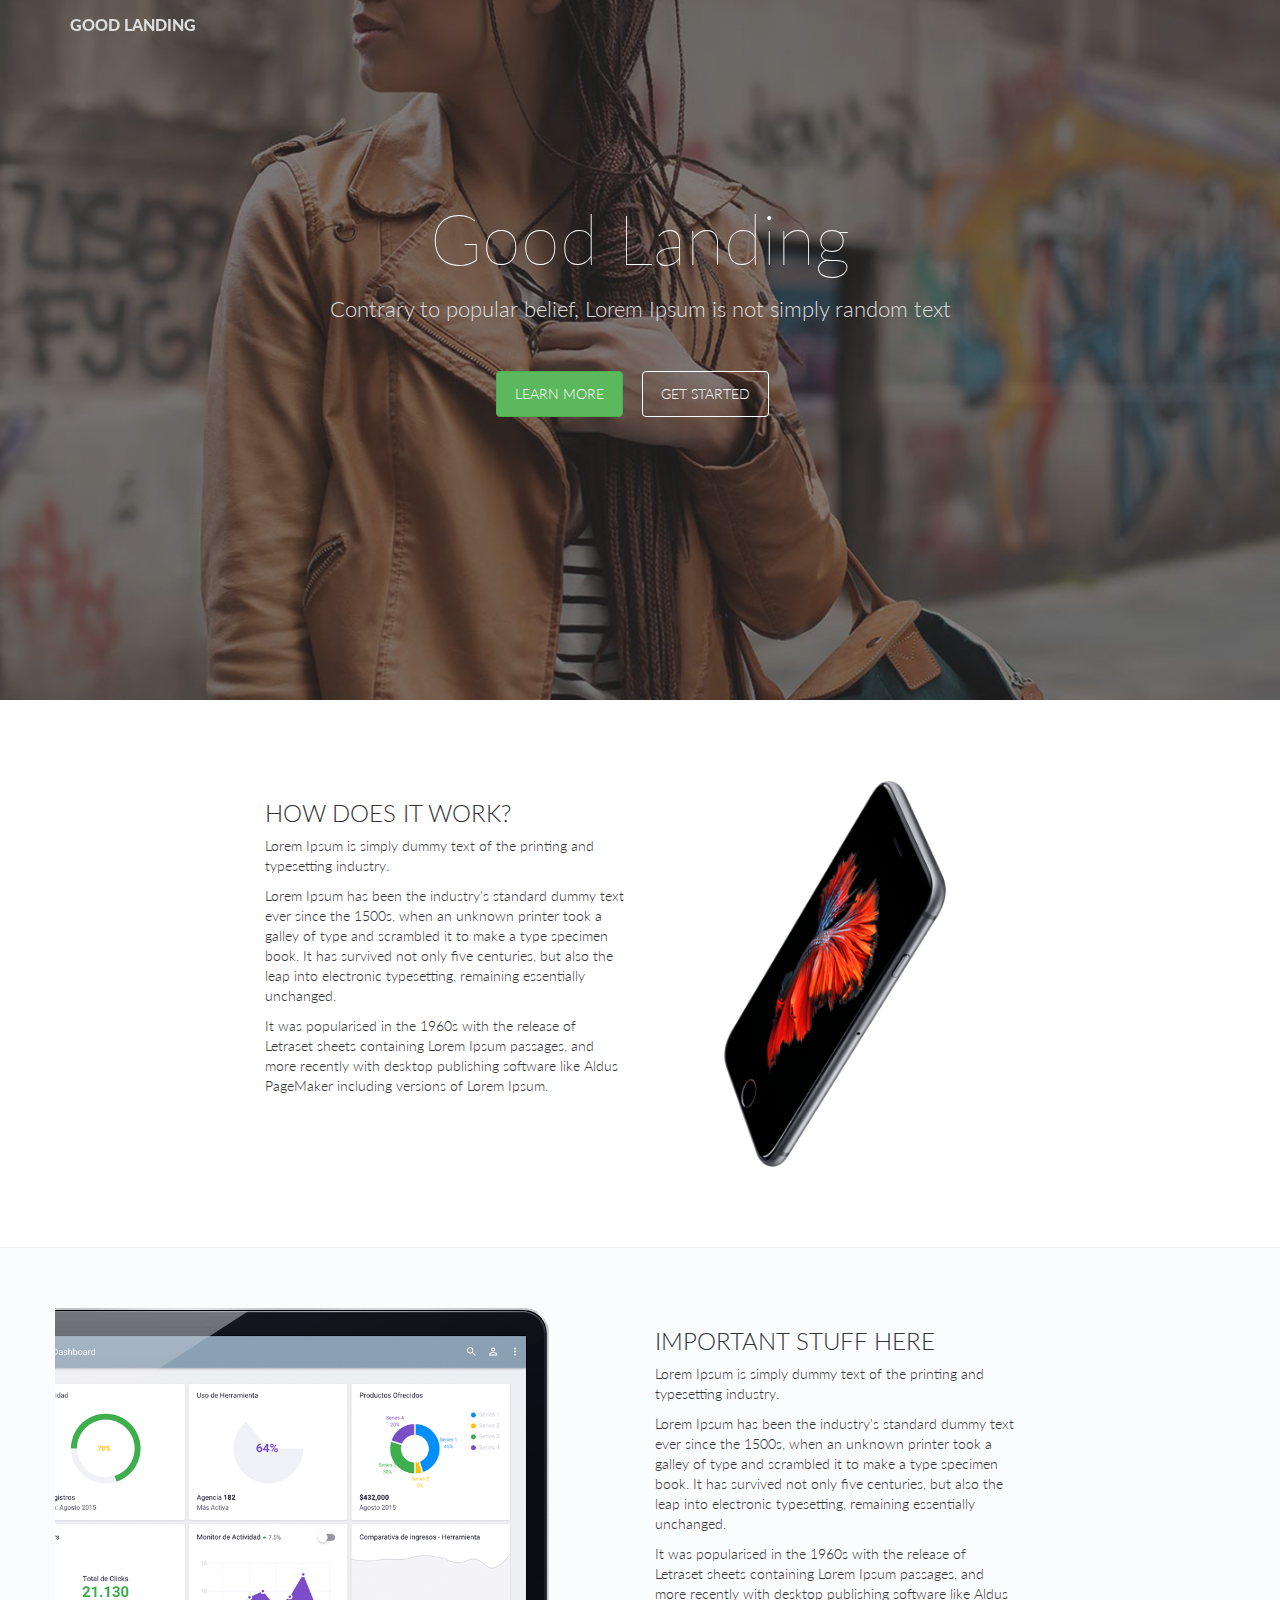
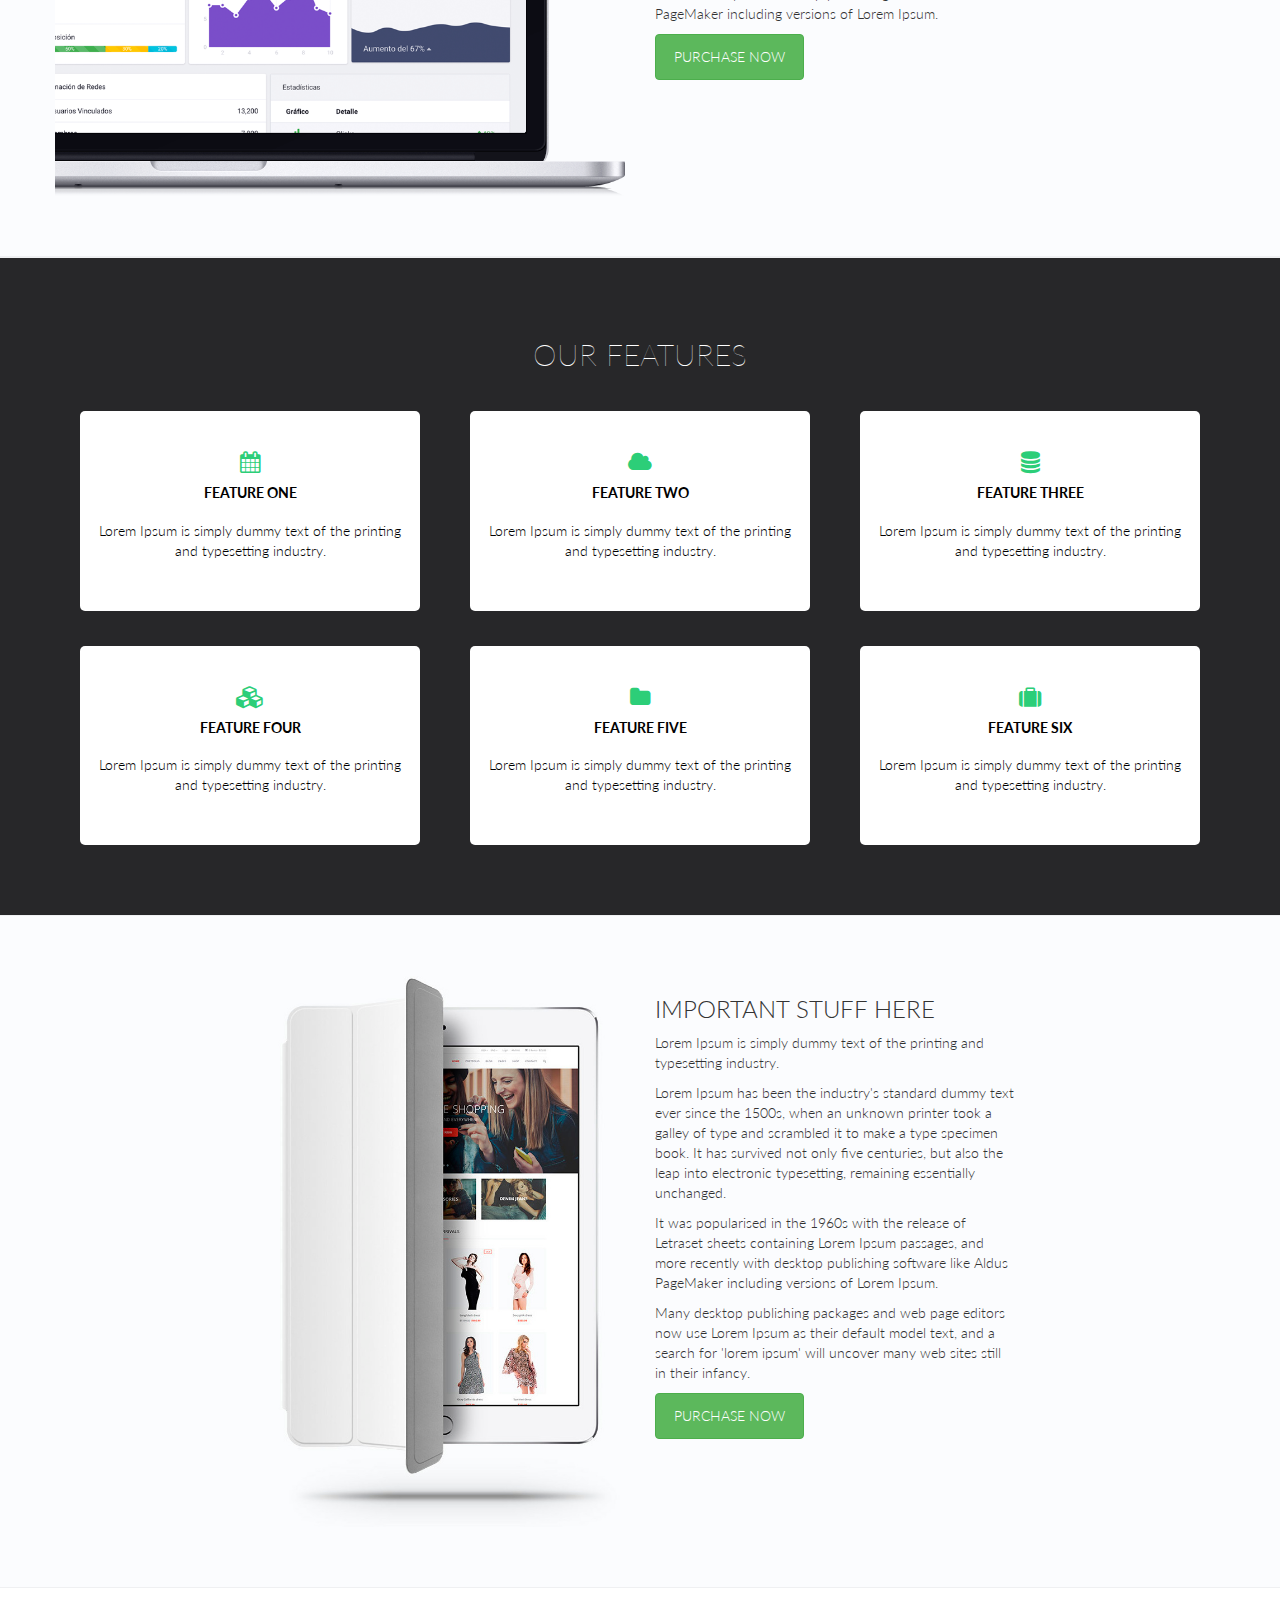
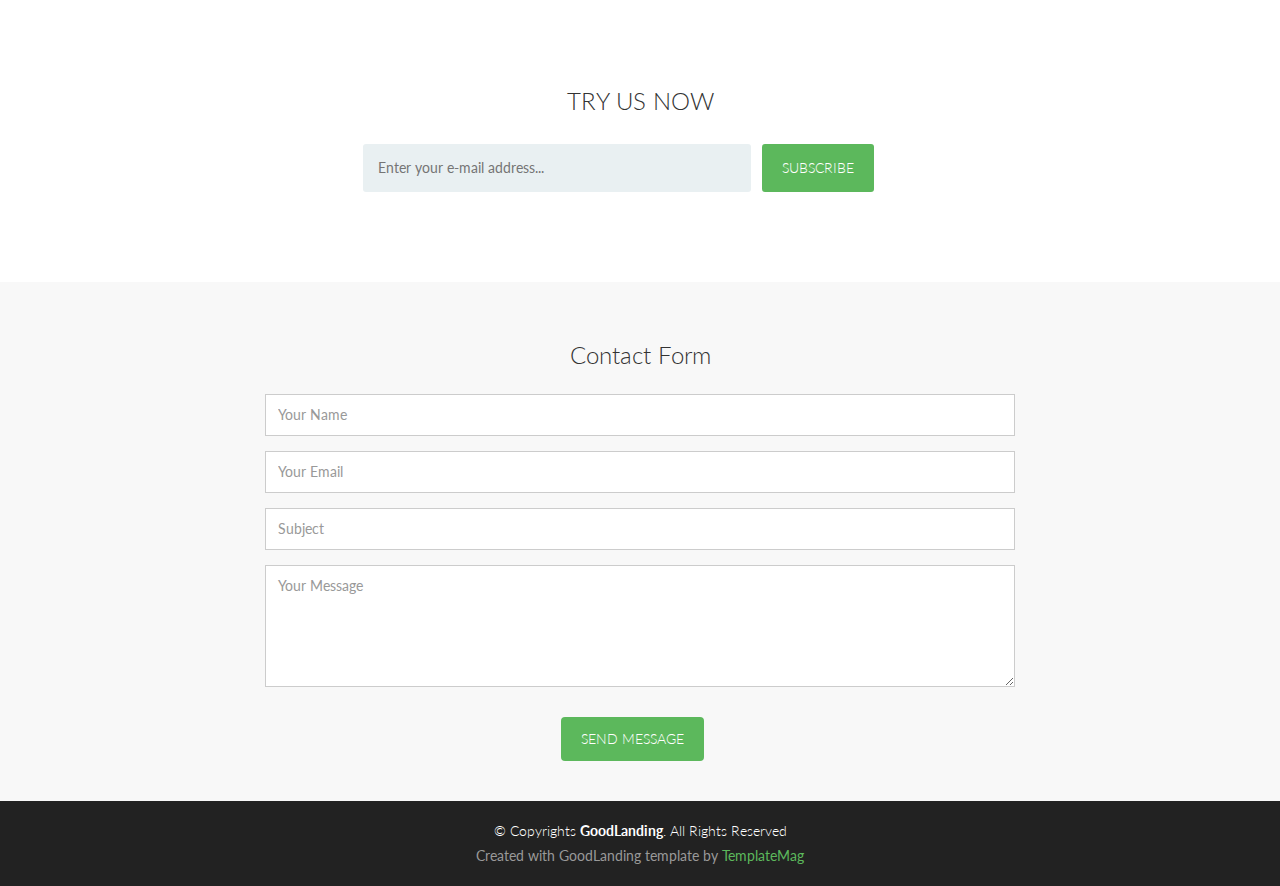
==== index.html @ 3b66a93b "moved all files" ====
<!DOCTYPE html>
<html lang="en">
<head>
  <meta charset="utf-8">
  <title>Goodlanding Bootstrap Landing Template</title>
  <meta content="width=device-width, initial-scale=1.0" name="viewport">
  <meta content="" name="keywords">
  <meta content="" name="description">

  <!-- Favicons -->
  <link href="img/favicon.png" rel="icon">
  <link href="img/apple-touch-icon.png" rel="apple-touch-icon">

  <!-- Google Fonts -->
  <link href="https://fonts.googleapis.com/css?family=Lato:400,300,900,100,700" rel="stylesheet">

  <!-- Bootstrap CSS File -->
  <link href="lib/bootstrap/css/bootstrap.min.css" rel="stylesheet">

  <!-- Libraries CSS Files -->
  <link href="lib/font-awesome/css/font-awesome.min.css" rel="stylesheet">

  <!-- Main Stylesheet File -->
  <link href="css/style.css" rel="stylesheet">

  <!-- =======================================================
    Template Name: GoodLanding
    Template URL: https://templatemag.com/goodlanding-bootstrap-landing-template/
    Author: TemplateMag.com
    License: https://templatemag.com/license/
  ======================================================= -->
</head>

<body>

  <nav class="navbar navbar-inverse navbar-fixed-top">
    <div class="container">
      <div class="navbar-header">
        <a class="navbar-brand" href="#">GOOD LANDING</a>
      </div>
      <div id="navbar" class="collapse navbar-collapse">
        <ul class="nav navbar-nav">

        </ul>
      </div>
      <!--/.nav-collapse -->
    </div>
  </nav>
  <div id="headerwrap">
    <div class="container">
      <div class="row">
        <h1>Good Landing</h1>
        <h2>Contrary to popular belief, Lorem Ipsum is not simply random text</h2>
        <br/><br/>
        <a href="#" class="btn btn-success">LEARN MORE</a>
        <a href="#" class="btn btn-transparent">GET STARTED</a>

      </div>
    </div>
    <!-- /.container -->
  </div>
  <div class="container">
    <div class="row mt-row">
      <div class="col-md-4 col-md-offset-2">
        <h3>HOW DOES IT WORK?</h3>
        <p>Lorem Ipsum is simply dummy text of the printing and typesetting industry.</p>
        <p>Lorem Ipsum has been the industry's standard dummy text ever since the 1500s, when an unknown printer took a galley of type and scrambled it to make a type specimen book. It has survived not only five centuries, but also the leap into electronic
          typesetting, remaining essentially unchanged.</p>
        <p>It was popularised in the 1960s with the release of Letraset sheets containing Lorem Ipsum passages, and more recently with desktop publishing software like Aldus PageMaker including versions of Lorem Ipsum.</p>
      </div>

      <div class="col-md-4">
        <img class="img-responsive" src="img/iphones.png">
      </div>

    </div>
  </div>
  <!--Container-->
  <div id="gwrap">
    <div class="container">
      <div class="row">
        <div class="col-md-6 mac">
          <img src="img/mac.png" class="img-responsive">
        </div>
        <div class="col-md-4">
          <h3>IMPORTANT STUFF HERE</h3>
          <p>Lorem Ipsum is simply dummy text of the printing and typesetting industry.</p>
          <p>Lorem Ipsum has been the industry's standard dummy text ever since the 1500s, when an unknown printer took a galley of type and scrambled it to make a type specimen book. It has survived not only five centuries, but also the leap into electronic
            typesetting, remaining essentially unchanged.</p>
          <p>It was popularised in the 1960s with the release of Letraset sheets containing Lorem Ipsum passages, and more recently with desktop publishing software like Aldus PageMaker including versions of Lorem Ipsum.</p>
          <p><a href="#" class="btn btn-success">PURCHASE NOW</a></p>
        </div>

      </div>
    </div>
  </div>

  <div id="blackwrap">
    <div class="container">
      <div class="row">
        <h2>OUR FEATURES</h2>
        <div class="col-md-4">
          <div class="block">
            <span class="fa fa-calendar"></span>
            <h4>Feature one</h4>
            <p>Lorem Ipsum is simply dummy text of the printing and typesetting industry.</p>
          </div>
        </div>
        <div class="col-md-4">
          <div class="block">
            <span class="fa fa-cloud"></span>
            <h4>Feature two</h4>
            <p>Lorem Ipsum is simply dummy text of the printing and typesetting industry.</p>
          </div>
        </div>
        <div class="col-md-4">
          <div class="block">
            <span class="fa fa-database"></span>
            <h4>Feature three</h4>
            <p>Lorem Ipsum is simply dummy text of the printing and typesetting industry.</p>
          </div>
        </div>
      </div>
      <div class="row" style="margin-top:15px">
        <div class="col-md-4">
          <div class="block">
            <span class="fa fa-cubes"></span>
            <h4>Feature four</h4>
            <p>Lorem Ipsum is simply dummy text of the printing and typesetting industry.</p>
          </div>
        </div>
        <div class="col-md-4">
          <div class="block">
            <span class="fa fa-folder"></span>
            <h4>Feature five</h4>
            <p>Lorem Ipsum is simply dummy text of the printing and typesetting industry.</p>
          </div>
        </div>
        <div class="col-md-4">
          <div class="block">
            <span class="fa fa-suitcase"></span>
            <h4>Feature six</h4>
            <p>Lorem Ipsum is simply dummy text of the printing and typesetting industry.</p>
          </div>
        </div>
      </div>
    </div>
  </div>

  <div id="gwrap">
    <div class="container">
      <div class="row">
        <div class="col-md-4 col-md-offset-2">
          <img class="img-responsive" src="img/ipad.jpg">
        </div>
        <div class="col-md-4">
          <h3>IMPORTANT STUFF HERE</h3>
          <p>Lorem Ipsum is simply dummy text of the printing and typesetting industry.</p>
          <p>Lorem Ipsum has been the industry's standard dummy text ever since the 1500s, when an unknown printer took a galley of type and scrambled it to make a type specimen book. It has survived not only five centuries, but also the leap into electronic
            typesetting, remaining essentially unchanged.</p>
          <p>It was popularised in the 1960s with the release of Letraset sheets containing Lorem Ipsum passages, and more recently with desktop publishing software like Aldus PageMaker including versions of Lorem Ipsum.</p>
          <p>Many desktop publishing packages and web page editors now use Lorem Ipsum as their default model text, and a search for 'lorem ipsum' will uncover many web sites still in their infancy.</p>
          <p><a href="#" class="btn btn-success">PURCHASE NOW</a></p>
        </div>
      </div>
    </div>
  </div>

  <div class="container">
    <div class="row mt-row">
      <h3 style="text-align:center">TRY US NOW</h3>
      <br/>
      <div class="col-md-6 col-md-offset-3">
        <form role="form" action="register.php" method="post" enctype="plain">
          <input type="email" name="email" class="subscribe-input" placeholder="Enter your e-mail address..." required>
          <button class='btn btn-submit subscribe-submit' type="submit">Subscribe</button>
        </form>

      </div>
    </div>
  </div>

  <div id="contact">
    <div class="container">
      <div class="row">
        <div class="col-md-8 col-md-offset-2">
          <h3>Contact Form</h3>
          <form class="contact-form php-mail-form" role="form" action="contactform/contactform.php" method="POST">

            <div class="form-group">
              <input type="name" name="name" class="form-control" id="contact-name" placeholder="Your Name" data-rule="minlen:4" data-msg="Please enter at least 4 chars" >
              <div class="validate"></div>
            </div>
            <div class="form-group">
              <input type="email" name="email" class="form-control" id="contact-email" placeholder="Your Email" data-rule="email" data-msg="Please enter a valid email">
              <div class="validate"></div>
            </div>
            <div class="form-group">
              <input type="text" name="subject" class="form-control" id="contact-subject" placeholder="Subject" data-rule="minlen:4" data-msg="Please enter at least 8 chars of subject">
              <div class="validate"></div>
            </div>

            <div class="form-group">
              <textarea class="form-control" name="message" id="contact-message" placeholder="Your Message" rows="5" data-rule="required" data-msg="Please write something for us"></textarea>
              <div class="validate"></div>
            </div>

            <div class="loading"></div>
            <div class="error-message"></div>
            <div class="sent-message">Your message has been sent. Thank you!</div>

            <div class="form-send">
              <button type="submit" class="btn btn-large">Send Message</button>
            </div>

          </form>

        </div>
      </div>
    </div>
  </div>
  <!-- / contact -->

  <div id="copyrights">
    <div class="container">
      <p>
        &copy; Copyrights <strong>GoodLanding</strong>. All Rights Reserved
      </p>
      <div class="credits">
        <!--
          You are NOT allowed to delete the credit link to TemplateMag with free version.
          You can delete the credit link only if you bought the pro version.
          Buy the pro version with working PHP/AJAX contact form: https://templatemag.com/goodlanding-bootstrap-landing-template/
          Licensing information: https://templatemag.com/license/
        -->
        Created with GoodLanding template by <a href="https://templatemag.com/">TemplateMag</a>
      </div>
    </div>
  </div>
  <!-- / copyrights -->

  <!-- JavaScript Libraries -->
  <script src="lib/jquery/jquery.min.js"></script>
  <script src="lib/bootstrap/js/bootstrap.min.js"></script>
  <script src="lib/php-mail-form/validate.js"></script>

  <!-- Template Main Javascript File -->
  <script src="js/main.js"></script>

</body>
</html>
---- css/style.css ----
/**
* Template Name: GoodLanding
* Template URL: https://templatemag.com/goodlanding-bootstrap-landing-template/
* Author: TemplateMag.com
* License: https://templatemag.com/license/
*/

body {
  font-family: 'Lato', sans-serif;
  background-color: #fff;

}

.navbar-brand {
	font-weight: 900;
	text-transform: uppercase;
	font-size: 16px;
	color: white;
}

.navbar-inverse .navbar-brand {
    color: #ddd;
}

.navbar-inverse {
	background-color: transparent;
	border: 0px;
}

.starter-template {
  padding: 40px 15px;
  text-align: center;
}

.mt-main {
	margin-top: 120px;
}

.mt-row {
	margin-top: 80px;
	margin-bottom: 80px;
}

#headerwrap {
	background: url(../img/hero.jpg) no-repeat center top;
	padding-top: 180px;
	text-align:center;
	background-attachment: relative;
	background-position: center center;
	min-height: 700px;
	width: 100%;
	color: white;

    -webkit-background-size: 100%;
    -moz-background-size: 100%;
    -o-background-size: 100%;
    background-size: 100%;

    -webkit-background-size: cover;
    -moz-background-size: cover;
    -o-background-size: cover;
    background-size: cover;
}

#headerwrap h1 {
	font-weight: 100;
	font-size: 70px;
}

#headerwrap h2 {
	color: #ddd;
	font-size: 22px;
	font-weight: 300;
}

.btn {
	margin-right: 15px;
	padding-left: 18px;
	padding-right: 18px;
	padding-top: 12px;
	padding-bottom: 12px;
	font-weight: 300;
}

.btn-transparent {
	background-color: transparent;
	border: 1px solid white;
	color: white;
}

.btn-transparent:hover {
	background-color: white;
	border: 1px solid white;
	color: #010101;
}

h3 {
	font-weight: 300;
}

p {
	font-weight: 300;
}

#gwrap {
	background-color: #fbfcfe;
	padding-top: 60px;
	padding-bottom: 60px;
	border-top: 1px solid #eff0f2;
	border-bottom: 1px solid #eff0f2;
	width: 100%;
}

#gwrap .mac {
	padding-left: 0px;
	margin-left: 0px !important;
}

#blackwrap {
	background-color: #272729;
	padding-top: 60px;
	padding-bottom: 60px;
	border-top: 1px solid #eff0f2;
	width: 100%;
	color: white;
}

#blackwrap h2 {
	color: white;
	font-weight: 100;
	text-align: center;
	margin-bottom: 30px;
}

.block {
	background-color: #ffffff;
	border-radius: 5px;
	color: black;
	padding-left: 15px;
	padding-right: 15px;
	padding-top: 40px;
	padding-bottom: 40px;
	margin: 10px;
	text-align: center;
}

.block .fa {
	color: #2cce78;
	font-size: 22px;
}

.block h4 {
	text-transform: uppercase;
	font-weight: 700;
	font-size: 14px;
	margin-bottom: 20px;
}

.block p {
	font-weight: 300;
	font-size: 14px;
}

.subscribe-input {

  font-size: 14px;
  border-radius:3px;
  line-height: 24px;
  padding: 12px 15px;
  border: none;
  margin-bottom: 10px;
  background-color: #e9f0f2;
	float: left;
	width: 70%;
	text-align: left;
  margin-right: 2%;
}

.subscribe-submit {
	position: absolute;
	right: 0;
	padding-left: 28px;
}

@media (max-width: 768px) {
  .subscribe-input {
    float: none;
  	width: 100%;
  	text-align: left;
    margin-right: 0;
  }
}

/* Button used in the footer - contact form */
.btn-submit {
	color: #fff;
	font-size: 14px;
	border-radius: 3px;
	text-decoration: none;
	display: inline-block;
	line-height: 24px;
	padding: 12px 20px;
	z-index: 1;
	position: relative;
	border: none;
  text-transform: uppercase;
	background: #5cb85c;
  transition: 0.3s;
}

.btn-submit:hover {
  background: #329532;
  color: #fff;
}

/* Contact Form */

#contact {
  padding: 40px 0;
  background: #f8f8f8;
}

#contact h3 {
  text-align: center;
  margin-bottom: 25px;
}

.contact-form label {
   color: #999;
}

.contact-form input, .contact-form textarea {
  padding: 10px 12px;
  border-radius: 0;
  box-shadow: none;
  font-size: 14px;
  height: auto;
}

.contact-form .form-send {
  text-align: center;
}

.contact-form .form-send button  {
  background: #5cb85c;
  border: 0;
  padding: 12px 20px;
  color: #fff;
  transition: 0.4s;
  cursor: pointer;
  text-transform: uppercase;
  transition: 0.3s;
  font-size: 14px;
  margin-top: 15px;
}

.contact-form .form-send button:hover {
  background: #329532;
}

.contact-form .validate {
  display: none;
  color: red;
  margin: 0 0 15px 0;
  font-weight: 400;
  font-size: 13px;
}

.contact-form .loading {
  display: none;
  color: #555;
  background: #fff;
  text-align: center;
  padding: 15px;
  margin: 15px 0;
}

.contact-form .loading:before {
  content: "";
  display: inline-block;
  border-radius: 50%;
  width: 24px;
  height: 24px;
  border: 3px solid #18d26e;
  border-top-color: #eee;
  -webkit-animation: animate-loading 1s linear infinite;
  animation: animate-loading 1s linear infinite;
}

@-webkit-keyframes animate-loading {
  0% {
    -webkit-transform: rotate(0deg);
    transform: rotate(0deg);
  }

  100% {
    -webkit-transform: rotate(360deg);
    transform: rotate(360deg);
  }
}

@keyframes animate-loading {
  0% {
    -webkit-transform: rotate(0deg);
    transform: rotate(0deg);
  }

  100% {
    -webkit-transform: rotate(360deg);
    transform: rotate(360deg);
  }
}

.contact-form .error-message {
  display: none;
  color: #fff;
  background: #ed3c0d;
  text-align: center;
  padding: 15px;
  font-weight: 600;
  margin: 15px 0;
}

.contact-form .sent-message {
  display: none;
  color: #fff;
  background: #18d26e;
  text-align: center;
  padding: 15px;
  font-weight: 600;
  margin: 15px 0;
}

/* Copyrights */

#copyrights {
  background: #222222;
  padding: 20px 0;
  text-align: center;
}

#copyrights p {
  margin-bottom: 5px;
  color: #fff;
}

#copyrights a {
  color: #5cb85c;
}

.credits {
  color: #999;
}
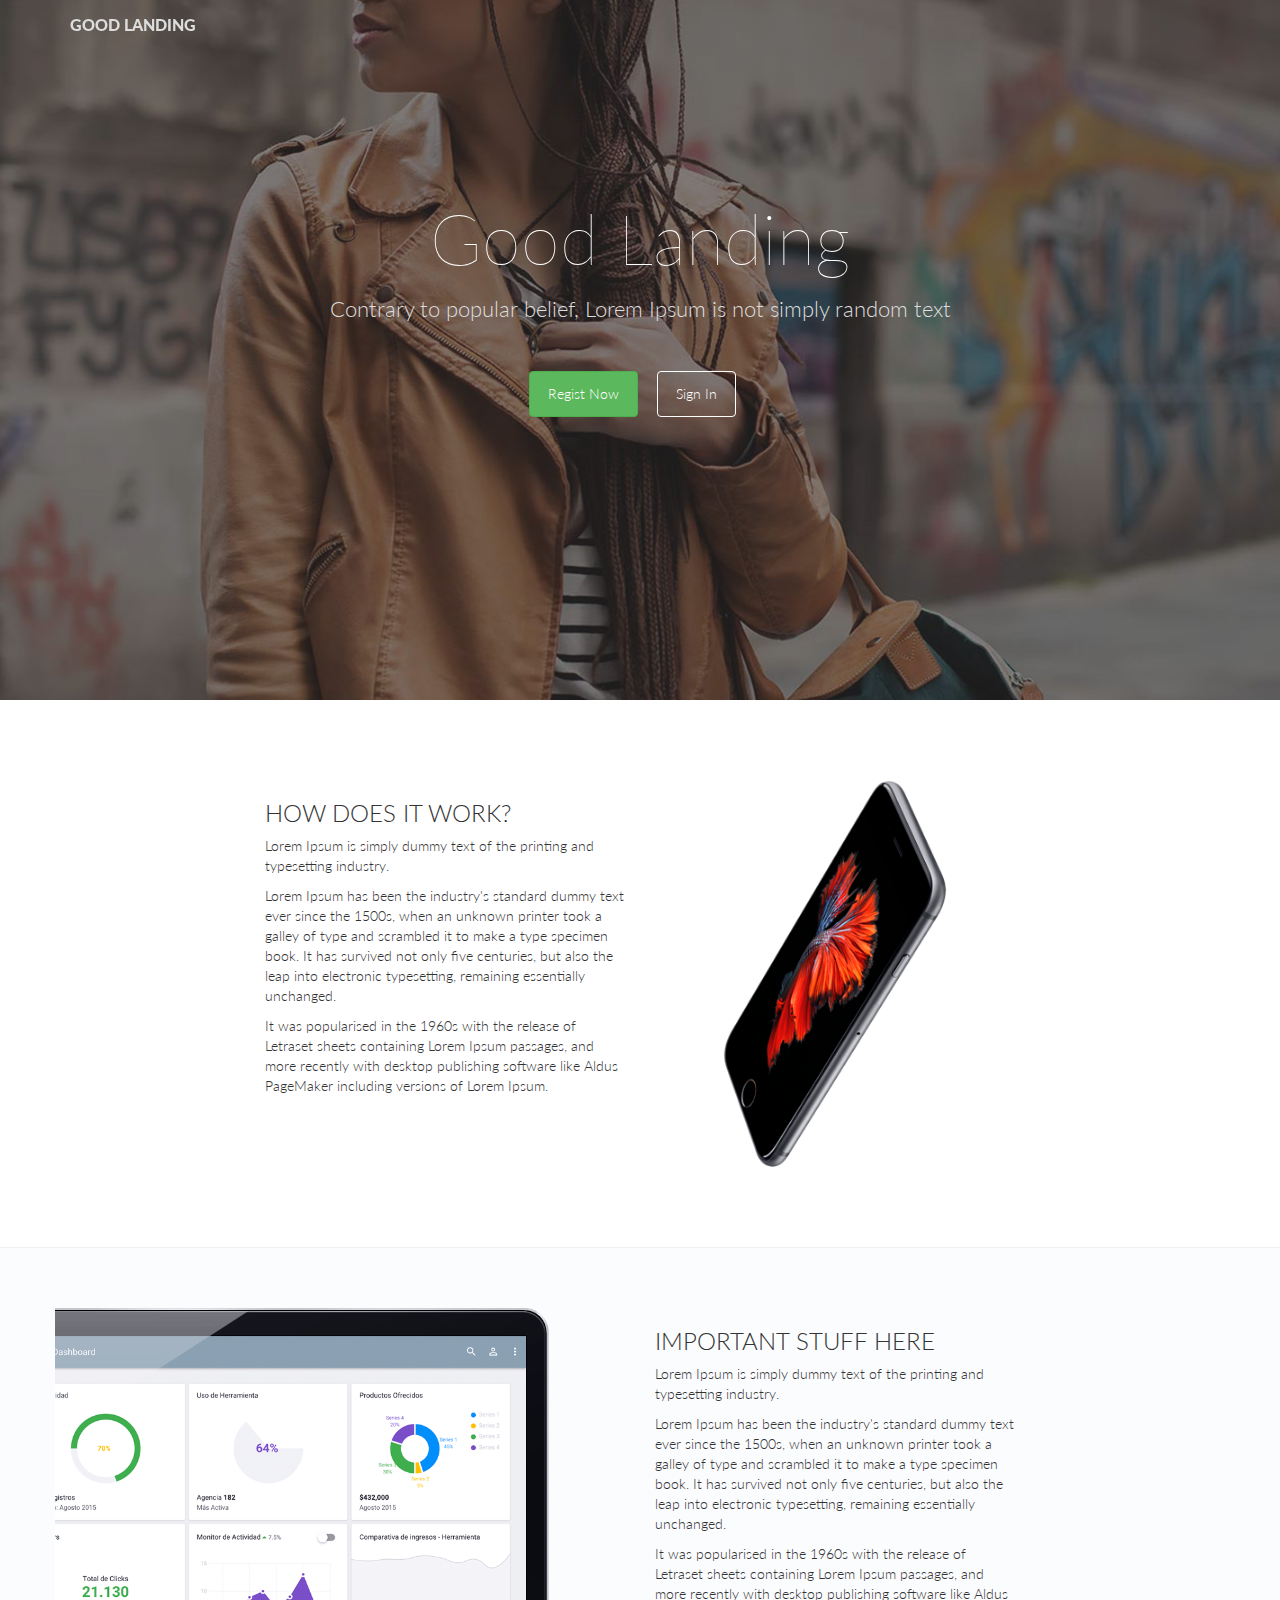
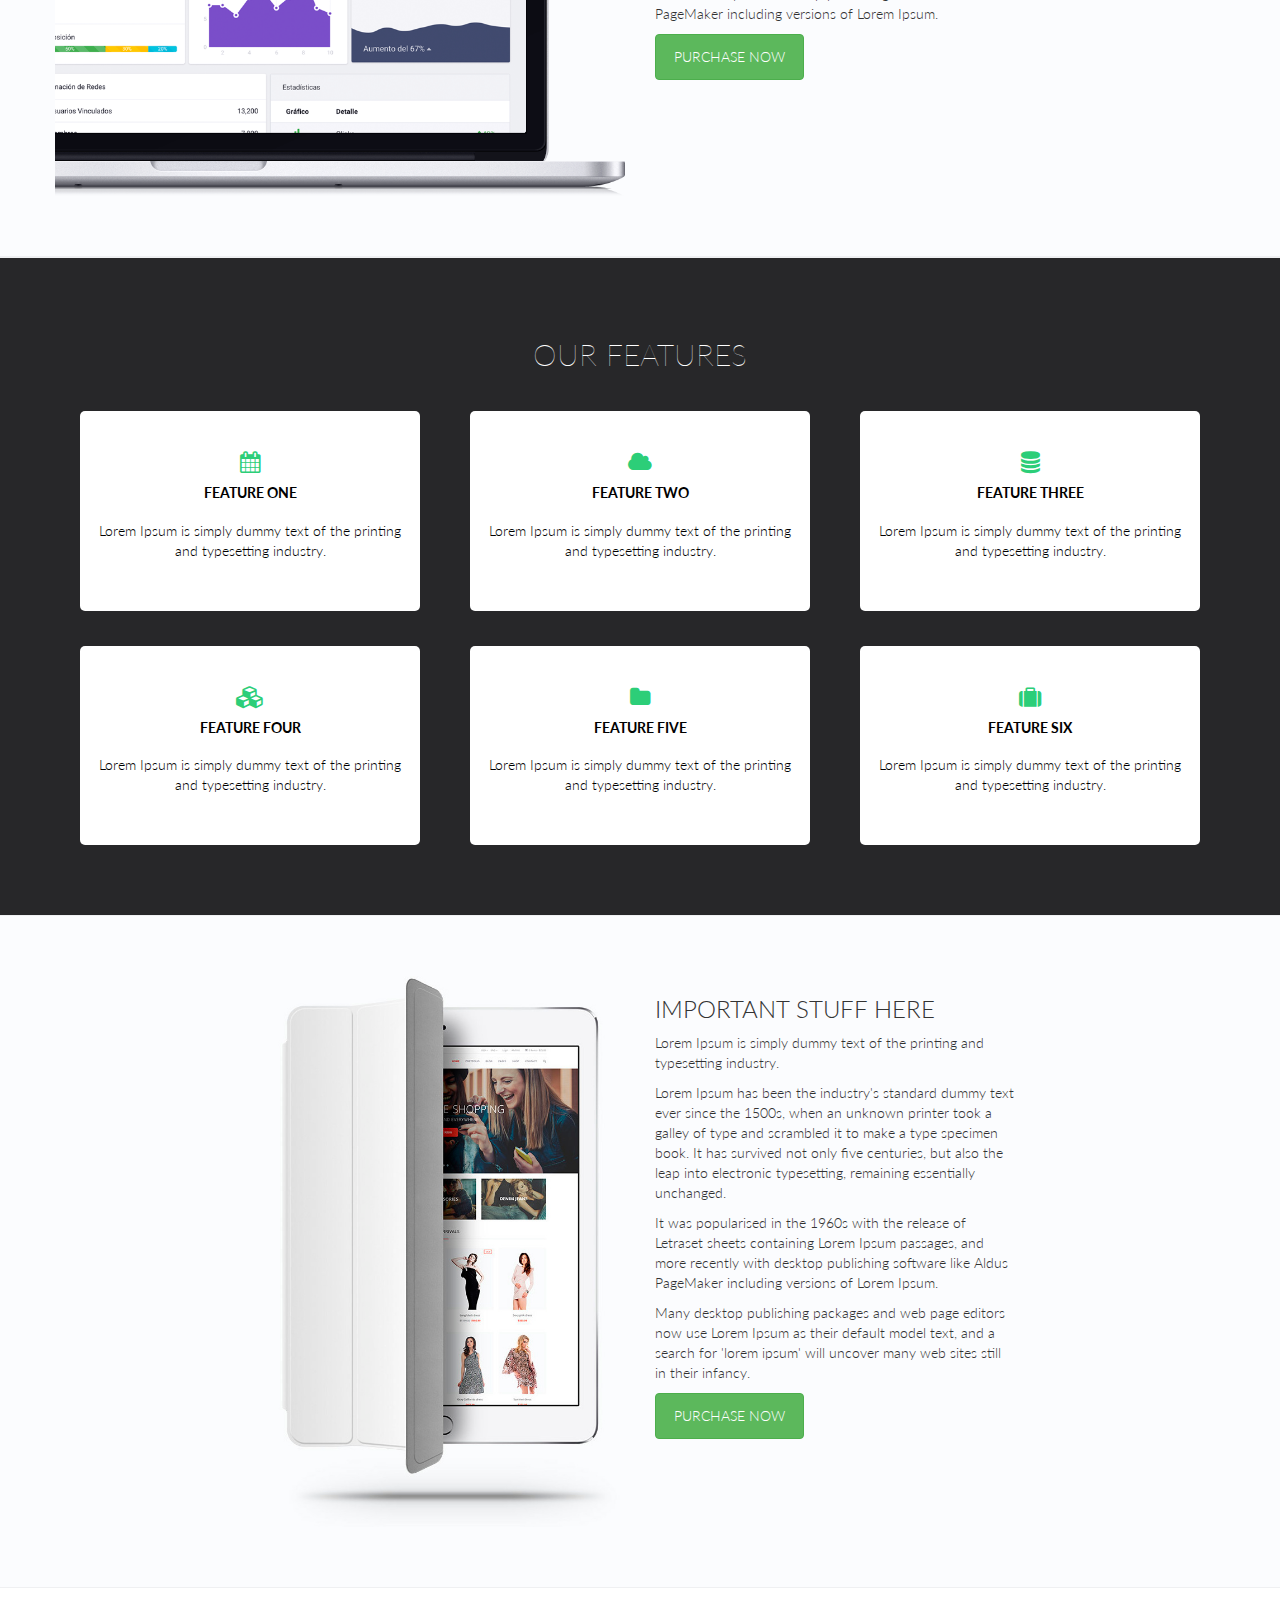
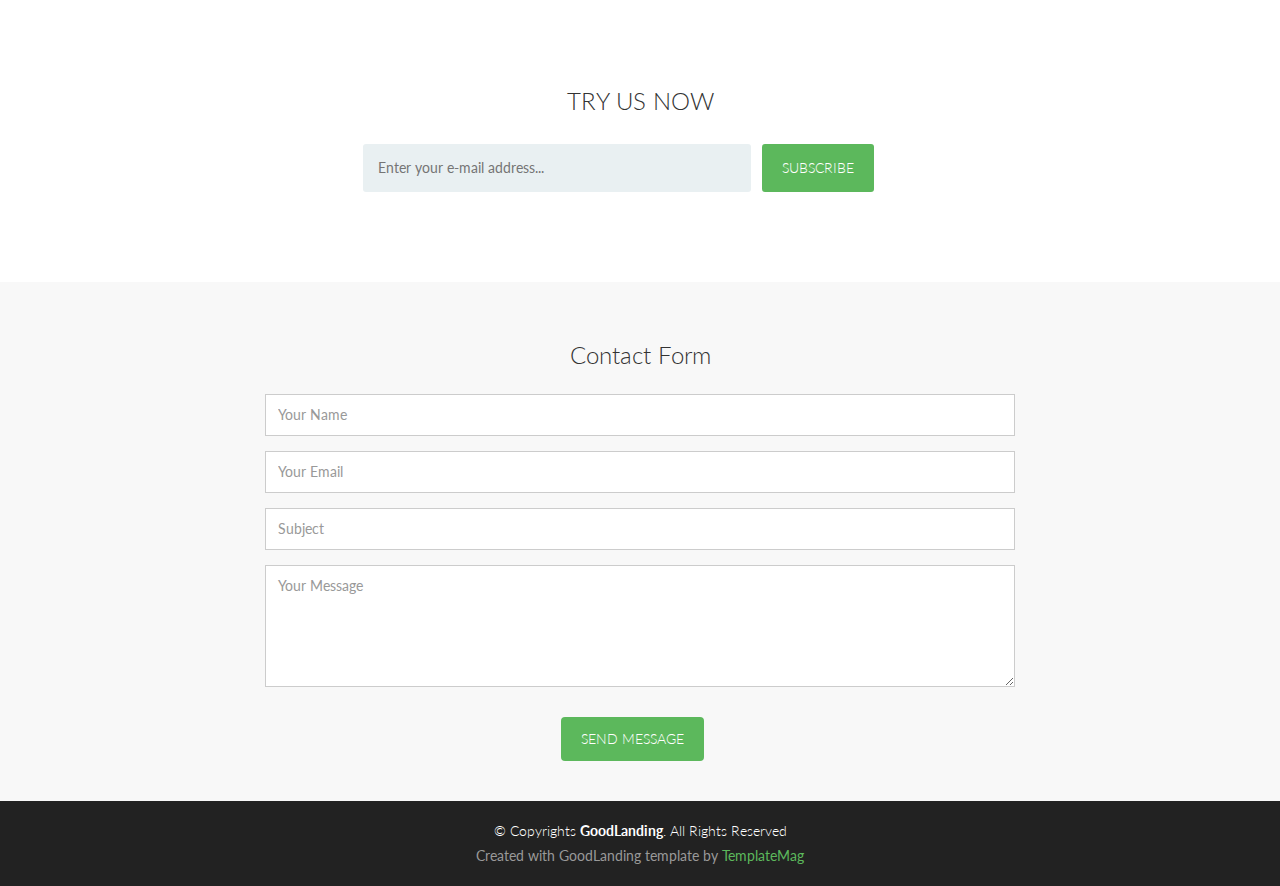
==== commit b8deac82: "Update index.html" ====
--- a/index.html
+++ b/index.html
@@ -52,8 +52,8 @@
         <h1>Good Landing</h1>
         <h2>Contrary to popular belief, Lorem Ipsum is not simply random text</h2>
         <br/><br/>
-        <a href="#" class="btn btn-success">LEARN MORE</a>
-        <a href="#" class="btn btn-transparent">GET STARTED</a>
+        <a href="registration-page.html" class="btn btn-success">Regist Now</a>
+        <a href="#" class="btn btn-transparent">Sign In</a>
 
       </div>
     </div>
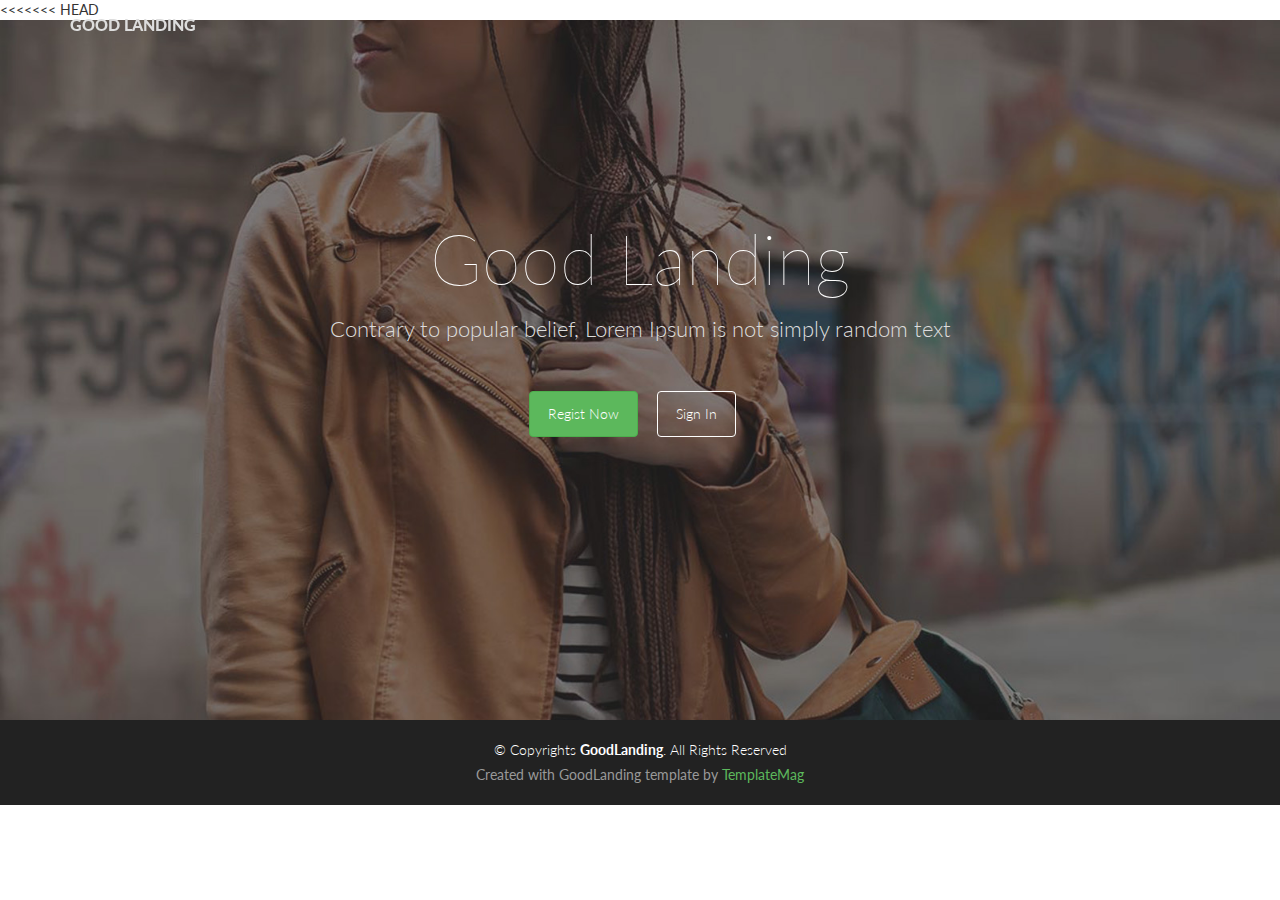
==== commit 4e8ed824: "done" ====
--- a/index.html
+++ b/index.html
@@ -1,251 +1,89 @@
 <!DOCTYPE html>
 <html lang="en">
 <head>
-  <meta charset="utf-8">
-  <title>Goodlanding Bootstrap Landing Template</title>
-  <meta content="width=device-width, initial-scale=1.0" name="viewport">
-  <meta content="" name="keywords">
-  <meta content="" name="description">
+	<<<<<<< HEAD
+	<meta charset="utf-8">
+	<title>Goodlanding Bootstrap Landing Template</title>
+	<meta content="width=device-width, initial-scale=1.0" name="viewport">
+	<meta content="" name="keywords">
+	<meta content="" name="description">
 
-  <!-- Favicons -->
-  <link href="img/favicon.png" rel="icon">
-  <link href="img/apple-touch-icon.png" rel="apple-touch-icon">
+	<!-- Favicons -->
+	<link href="img/favicon.png" rel="icon">
+	<link href="img/apple-touch-icon.png" rel="apple-touch-icon">
 
-  <!-- Google Fonts -->
-  <link href="https://fonts.googleapis.com/css?family=Lato:400,300,900,100,700" rel="stylesheet">
+	<!-- Google Fonts -->
+	<link href="https://fonts.googleapis.com/css?family=Lato:400,300,900,100,700" rel="stylesheet">
 
-  <!-- Bootstrap CSS File -->
-  <link href="lib/bootstrap/css/bootstrap.min.css" rel="stylesheet">
+	<!-- Bootstrap CSS File -->
+	<link href="lib/bootstrap/css/bootstrap.min.css" rel="stylesheet">
 
-  <!-- Libraries CSS Files -->
-  <link href="lib/font-awesome/css/font-awesome.min.css" rel="stylesheet">
+	<!-- Libraries CSS Files -->
+	<link href="lib/font-awesome/css/font-awesome.min.css" rel="stylesheet">
 
-  <!-- Main Stylesheet File -->
-  <link href="css/style.css" rel="stylesheet">
+	<!-- Main Stylesheet File -->
+	<link href="css/style.css" rel="stylesheet">
 
-  <!-- =======================================================
-    Template Name: GoodLanding
-    Template URL: https://templatemag.com/goodlanding-bootstrap-landing-template/
-    Author: TemplateMag.com
-    License: https://templatemag.com/license/
-  ======================================================= -->
+
 </head>
 
 <body>
 
-  <nav class="navbar navbar-inverse navbar-fixed-top">
-    <div class="container">
-      <div class="navbar-header">
-        <a class="navbar-brand" href="#">GOOD LANDING</a>
-      </div>
-      <div id="navbar" class="collapse navbar-collapse">
-        <ul class="nav navbar-nav">
+	<nav class="navbar navbar-inverse navbar-fixed-top">
+		<div class="container">
+			<div class="navbar-header">
+				<a class="navbar-brand" href="#">GOOD LANDING</a>
+			</div>
+			<div id="navbar" class="collapse navbar-collapse">
+				<ul class="nav navbar-nav">
 
-        </ul>
-      </div>
-      <!--/.nav-collapse -->
-    </div>
-  </nav>
-  <div id="headerwrap">
-    <div class="container">
-      <div class="row">
-        <h1>Good Landing</h1>
-        <h2>Contrary to popular belief, Lorem Ipsum is not simply random text</h2>
-        <br/><br/>
-        <a href="registration-page.html" class="btn btn-success">Regist Now</a>
-        <a href="#" class="btn btn-transparent">Sign In</a>
+				</ul>
+			</div>
+			<!--/.nav-collapse -->
+		</div>
+	</nav>
+	<div id="headerwrap">
+		<div class="container">
+			<div class="row">
+				<h1>Good Landing</h1>
+				<h2>Contrary to popular belief, Lorem Ipsum is not simply random text</h2>
+				<br/><br/>
+				<a href="reg/registration-page.html" class="btn btn-success">Regist Now</a>
+				<a href="item-list-page.html" class="btn btn-transparent">Sign In</a>
 
-      </div>
-    </div>
-    <!-- /.container -->
-  </div>
-  <div class="container">
-    <div class="row mt-row">
-      <div class="col-md-4 col-md-offset-2">
-        <h3>HOW DOES IT WORK?</h3>
-        <p>Lorem Ipsum is simply dummy text of the printing and typesetting industry.</p>
-        <p>Lorem Ipsum has been the industry's standard dummy text ever since the 1500s, when an unknown printer took a galley of type and scrambled it to make a type specimen book. It has survived not only five centuries, but also the leap into electronic
-          typesetting, remaining essentially unchanged.</p>
-        <p>It was popularised in the 1960s with the release of Letraset sheets containing Lorem Ipsum passages, and more recently with desktop publishing software like Aldus PageMaker including versions of Lorem Ipsum.</p>
-      </div>
+			</div>
+		</div>
+		<!-- /.container -->
+	</div>
 
-      <div class="col-md-4">
-        <img class="img-responsive" src="img/iphones.png">
-      </div>
 
-    </div>
-  </div>
-  <!--Container-->
-  <div id="gwrap">
-    <div class="container">
-      <div class="row">
-        <div class="col-md-6 mac">
-          <img src="img/mac.png" class="img-responsive">
-        </div>
-        <div class="col-md-4">
-          <h3>IMPORTANT STUFF HERE</h3>
-          <p>Lorem Ipsum is simply dummy text of the printing and typesetting industry.</p>
-          <p>Lorem Ipsum has been the industry's standard dummy text ever since the 1500s, when an unknown printer took a galley of type and scrambled it to make a type specimen book. It has survived not only five centuries, but also the leap into electronic
-            typesetting, remaining essentially unchanged.</p>
-          <p>It was popularised in the 1960s with the release of Letraset sheets containing Lorem Ipsum passages, and more recently with desktop publishing software like Aldus PageMaker including versions of Lorem Ipsum.</p>
-          <p><a href="#" class="btn btn-success">PURCHASE NOW</a></p>
-        </div>
 
-      </div>
-    </div>
-  </div>
+	<div id="copyrights">
+		<div class="container">
+			<p>
+				&copy; Copyrights <strong>GoodLanding</strong>. All Rights Reserved
+			</p>
+			<div class="credits">
+				<!--
+					You are NOT allowed to delete the credit link to TemplateMag with free version.
+					You can delete the credit link only if you bought the pro version.
+					Buy the pro version with working PHP/AJAX contact form: https://templatemag.com/goodlanding-bootstrap-landing-template/
+					Licensing information: https://templatemag.com/license/
+					-->
+					Created with GoodLanding template by <a href="https://templatemag.com/">TemplateMag</a>
+				</div>
+			</div>
+		</div>
+		<!-- / copyrights -->
 
-  <div id="blackwrap">
-    <div class="container">
-      <div class="row">
-        <h2>OUR FEATURES</h2>
-        <div class="col-md-4">
-          <div class="block">
-            <span class="fa fa-calendar"></span>
-            <h4>Feature one</h4>
-            <p>Lorem Ipsum is simply dummy text of the printing and typesetting industry.</p>
-          </div>
-        </div>
-        <div class="col-md-4">
-          <div class="block">
-            <span class="fa fa-cloud"></span>
-            <h4>Feature two</h4>
-            <p>Lorem Ipsum is simply dummy text of the printing and typesetting industry.</p>
-          </div>
-        </div>
-        <div class="col-md-4">
-          <div class="block">
-            <span class="fa fa-database"></span>
-            <h4>Feature three</h4>
-            <p>Lorem Ipsum is simply dummy text of the printing and typesetting industry.</p>
-          </div>
-        </div>
-      </div>
-      <div class="row" style="margin-top:15px">
-        <div class="col-md-4">
-          <div class="block">
-            <span class="fa fa-cubes"></span>
-            <h4>Feature four</h4>
-            <p>Lorem Ipsum is simply dummy text of the printing and typesetting industry.</p>
-          </div>
-        </div>
-        <div class="col-md-4">
-          <div class="block">
-            <span class="fa fa-folder"></span>
-            <h4>Feature five</h4>
-            <p>Lorem Ipsum is simply dummy text of the printing and typesetting industry.</p>
-          </div>
-        </div>
-        <div class="col-md-4">
-          <div class="block">
-            <span class="fa fa-suitcase"></span>
-            <h4>Feature six</h4>
-            <p>Lorem Ipsum is simply dummy text of the printing and typesetting industry.</p>
-          </div>
-        </div>
-      </div>
-    </div>
-  </div>
+		<!-- JavaScript Libraries -->
+		<!-- <script src="lib/jquery/jquery.min.js"></script>
+			<script src="lib/bootstrap/js/bootstrap.min.js"></script>
+			<script src="lib/php-mail-form/validate.js"></script> -->
 
-  <div id="gwrap">
-    <div class="container">
-      <div class="row">
-        <div class="col-md-4 col-md-offset-2">
-          <img class="img-responsive" src="img/ipad.jpg">
-        </div>
-        <div class="col-md-4">
-          <h3>IMPORTANT STUFF HERE</h3>
-          <p>Lorem Ipsum is simply dummy text of the printing and typesetting industry.</p>
-          <p>Lorem Ipsum has been the industry's standard dummy text ever since the 1500s, when an unknown printer took a galley of type and scrambled it to make a type specimen book. It has survived not only five centuries, but also the leap into electronic
-            typesetting, remaining essentially unchanged.</p>
-          <p>It was popularised in the 1960s with the release of Letraset sheets containing Lorem Ipsum passages, and more recently with desktop publishing software like Aldus PageMaker including versions of Lorem Ipsum.</p>
-          <p>Many desktop publishing packages and web page editors now use Lorem Ipsum as their default model text, and a search for 'lorem ipsum' will uncover many web sites still in their infancy.</p>
-          <p><a href="#" class="btn btn-success">PURCHASE NOW</a></p>
-        </div>
-      </div>
-    </div>
-  </div>
+			<!-- Template Main Javascript File -->
+			<!-- <script src="js/main.js"></script> -->
 
-  <div class="container">
-    <div class="row mt-row">
-      <h3 style="text-align:center">TRY US NOW</h3>
-      <br/>
-      <div class="col-md-6 col-md-offset-3">
-        <form role="form" action="register.php" method="post" enctype="plain">
-          <input type="email" name="email" class="subscribe-input" placeholder="Enter your e-mail address..." required>
-          <button class='btn btn-submit subscribe-submit' type="submit">Subscribe</button>
-        </form>
+		</body>
+		</html>
 
-      </div>
-    </div>
-  </div>
-
-  <div id="contact">
-    <div class="container">
-      <div class="row">
-        <div class="col-md-8 col-md-offset-2">
-          <h3>Contact Form</h3>
-          <form class="contact-form php-mail-form" role="form" action="contactform/contactform.php" method="POST">
-
-            <div class="form-group">
-              <input type="name" name="name" class="form-control" id="contact-name" placeholder="Your Name" data-rule="minlen:4" data-msg="Please enter at least 4 chars" >
-              <div class="validate"></div>
-            </div>
-            <div class="form-group">
-              <input type="email" name="email" class="form-control" id="contact-email" placeholder="Your Email" data-rule="email" data-msg="Please enter a valid email">
-              <div class="validate"></div>
-            </div>
-            <div class="form-group">
-              <input type="text" name="subject" class="form-control" id="contact-subject" placeholder="Subject" data-rule="minlen:4" data-msg="Please enter at least 8 chars of subject">
-              <div class="validate"></div>
-            </div>
-
-            <div class="form-group">
-              <textarea class="form-control" name="message" id="contact-message" placeholder="Your Message" rows="5" data-rule="required" data-msg="Please write something for us"></textarea>
-              <div class="validate"></div>
-            </div>
-
-            <div class="loading"></div>
-            <div class="error-message"></div>
-            <div class="sent-message">Your message has been sent. Thank you!</div>
-
-            <div class="form-send">
-              <button type="submit" class="btn btn-large">Send Message</button>
-            </div>
-
-          </form>
-
-        </div>
-      </div>
-    </div>
-  </div>
-  <!-- / contact -->
-
-  <div id="copyrights">
-    <div class="container">
-      <p>
-        &copy; Copyrights <strong>GoodLanding</strong>. All Rights Reserved
-      </p>
-      <div class="credits">
-        <!--
-          You are NOT allowed to delete the credit link to TemplateMag with free version.
-          You can delete the credit link only if you bought the pro version.
-          Buy the pro version with working PHP/AJAX contact form: https://templatemag.com/goodlanding-bootstrap-landing-template/
-          Licensing information: https://templatemag.com/license/
-        -->
-        Created with GoodLanding template by <a href="https://templatemag.com/">TemplateMag</a>
-      </div>
-    </div>
-  </div>
-  <!-- / copyrights -->
-
-  <!-- JavaScript Libraries -->
-  <script src="lib/jquery/jquery.min.js"></script>
-  <script src="lib/bootstrap/js/bootstrap.min.js"></script>
-  <script src="lib/php-mail-form/validate.js"></script>
-
-  <!-- Template Main Javascript File -->
-  <script src="js/main.js"></script>
-
-</body>
-</html>
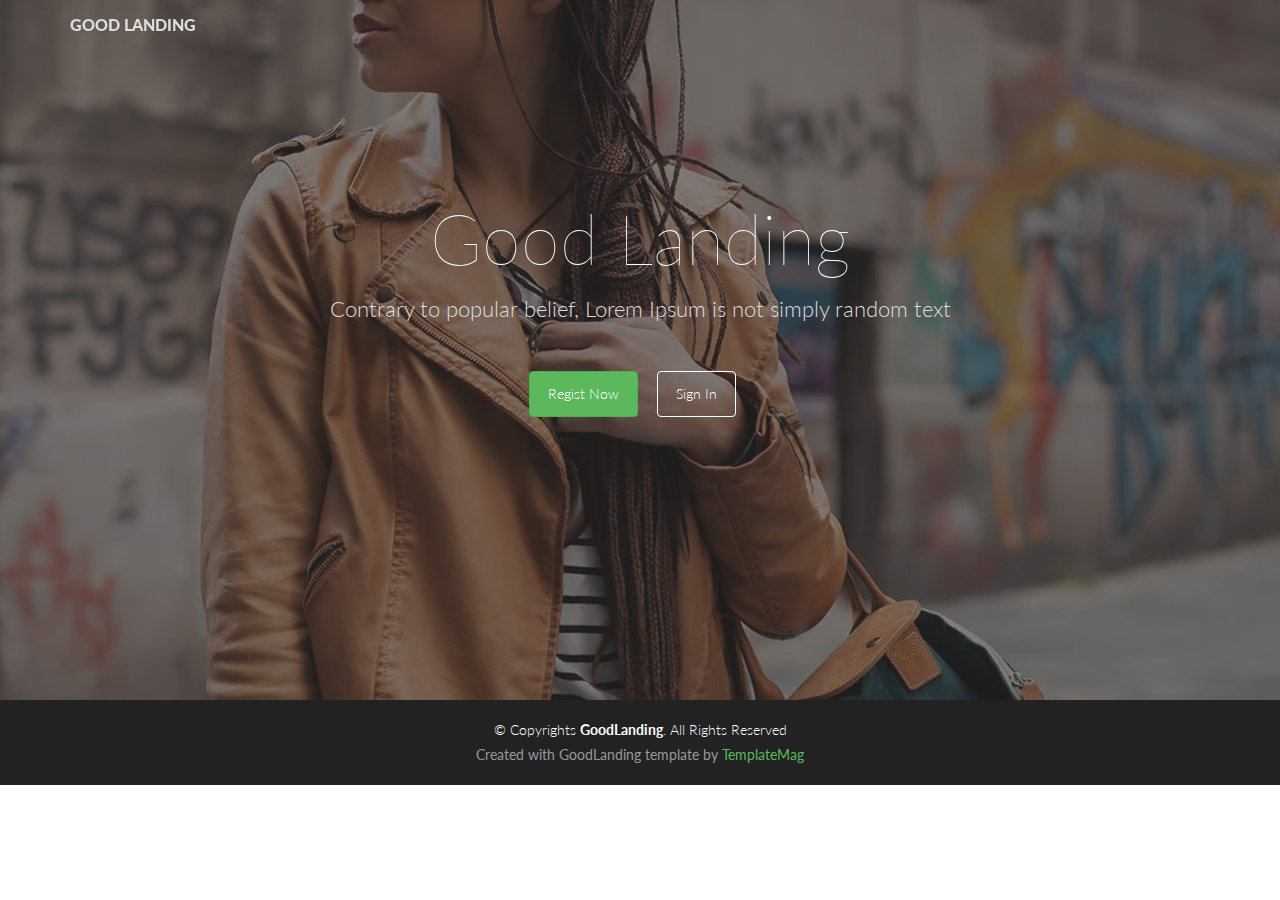
==== commit 700645e6: "Update index.html" ====
--- a/index.html
+++ b/index.html
@@ -1,7 +1,7 @@
 <!DOCTYPE html>
 <html lang="en">
 <head>
-	<<<<<<< HEAD
+
 	<meta charset="utf-8">
 	<title>Goodlanding Bootstrap Landing Template</title>
 	<meta content="width=device-width, initial-scale=1.0" name="viewport">
